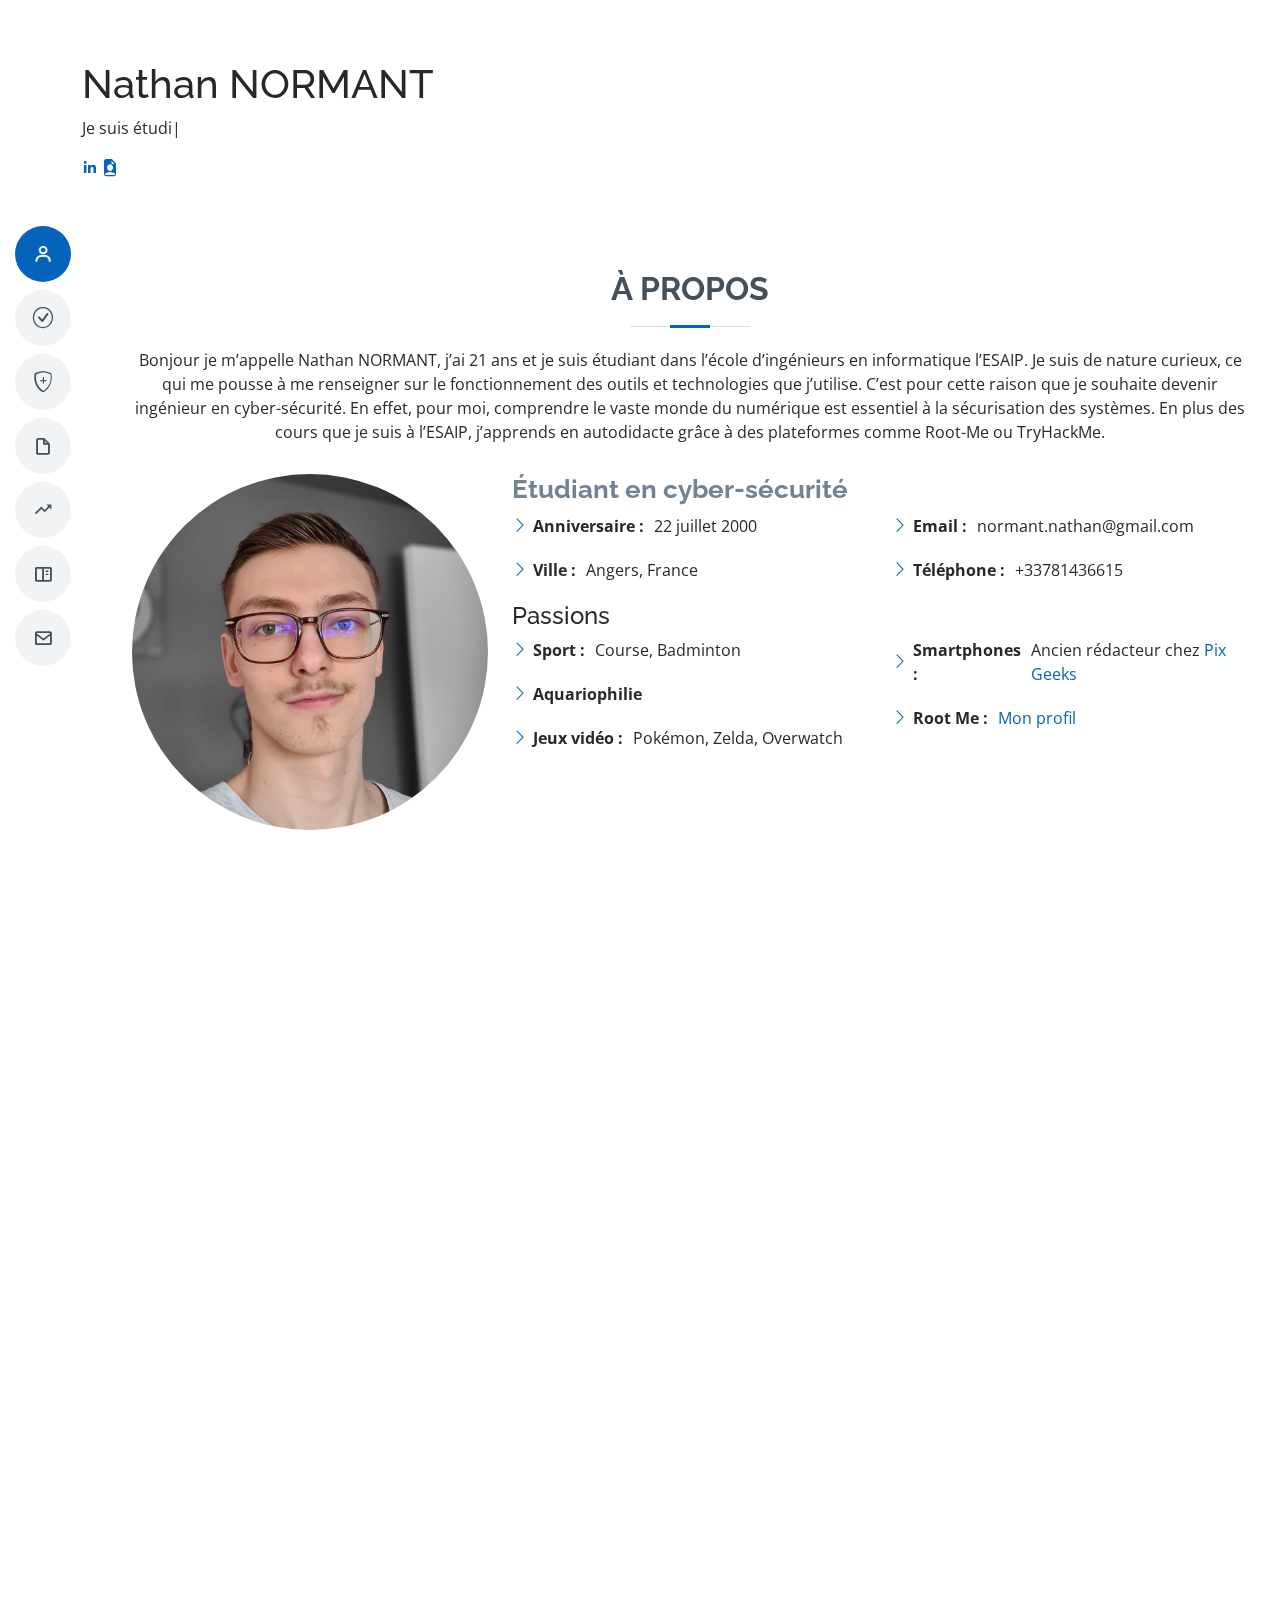
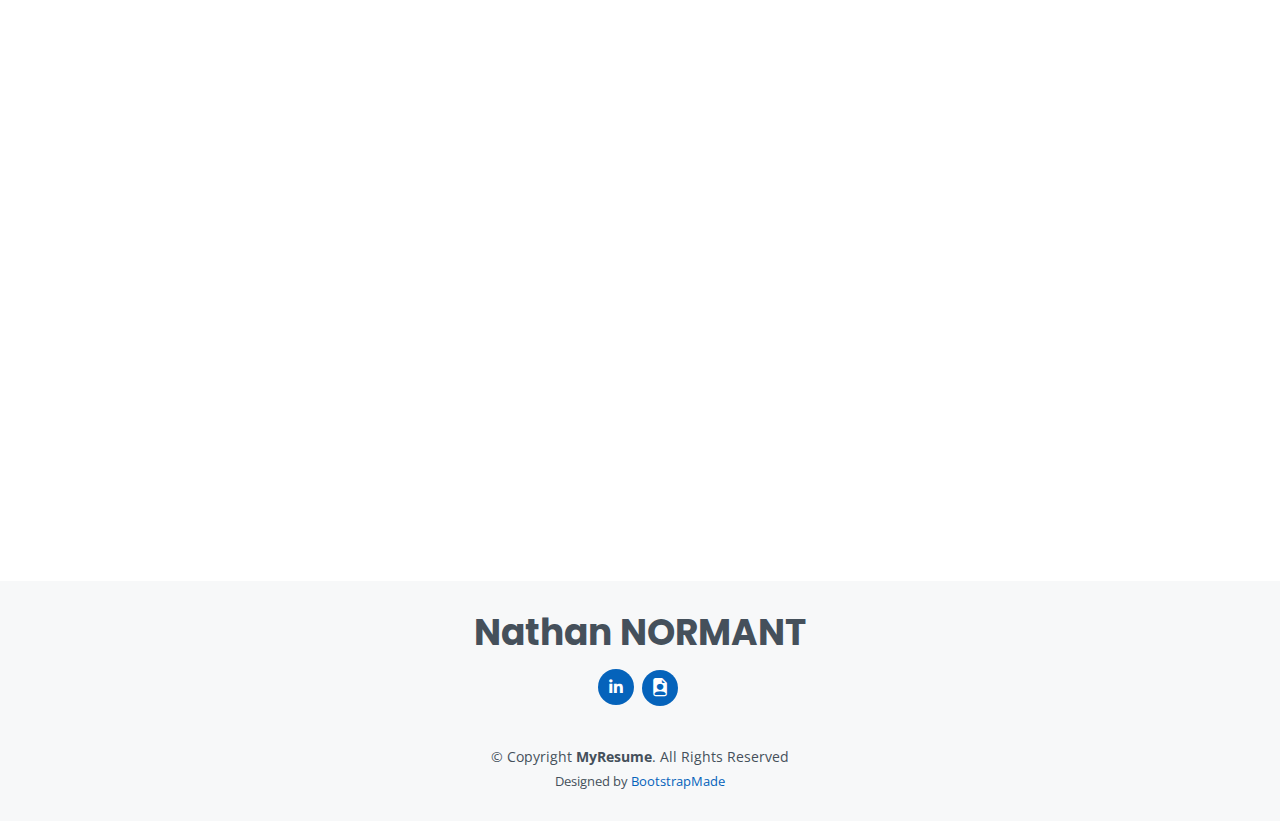
==== index.html @ 2e61d0c7 "Final part pro project + correct spelling mistake" ====
<!DOCTYPE html>
<html lang="en">

<head>
    <meta charset="utf-8">
    <meta content="width=device-width, initial-scale=1.0" name="viewport">

    <title>Nathan NORMANT</title>
    <meta content="" name="description">
    <meta content="" name="keywords">

    <!-- Favicons -->
    <link href="assets/img/favicon.png" rel="icon">
    <link href="assets/img/favicon.png" rel="apple-touch-icon">

    <!-- Google Fonts -->
    <link
        href="https://fonts.googleapis.com/css?family=Open+Sans:300,300i,400,400i,600,600i,700,700i|Raleway:300,300i,400,400i,500,500i,600,600i,700,700i|Poppins:300,300i,400,400i,500,500i,600,600i,700,700i"
        rel="stylesheet">

    <!-- Vendor CSS Files -->
    <link href="assets/vendor/aos/aos.css" rel="stylesheet">
    <link href="assets/vendor/bootstrap/css/bootstrap.min.css" rel="stylesheet">
    <link href="assets/vendor/bootstrap-icons/bootstrap-icons.css" rel="stylesheet">
    <link href="assets/vendor/boxicons/css/boxicons.min.css" rel="stylesheet">
    <link href="assets/vendor/glightbox/css/glightbox.min.css" rel="stylesheet">
    <link href="assets/vendor/swiper/swiper-bundle.min.css" rel="stylesheet">

    <!-- Template Main CSS File -->
    <link href="assets/css/style.css" rel="stylesheet">

    <!-- =======================================================
  * Template Name: MyResume - v4.6.0
  * Template URL: https://bootstrapmade.com/free-html-bootstrap-template-my-resume/
  * Author: BootstrapMade.com
  * License: https://bootstrapmade.com/license/
  ======================================================== -->
</head>

<body>

    <!-- ======= Mobile nav toggle button ======= -->
    <!-- <button type="button" class="mobile-nav-toggle d-xl-none"><i class="bi bi-list mobile-nav-toggle"></i></button> -->
    <i class="bi bi-list mobile-nav-toggle d-xl-none"></i>
    <!-- ======= Header ======= -->
    <header id="header" class="d-flex flex-column justify-content-center">

        <nav id="navbar" class="navbar nav-menu">
            <ul>
                <!--<li><a href="#home" class="nav-link scrollto active"><i class="bx bx-home"></i> <span>Accueil</span></a>
                </li>-->
                <li><a href="#about" class="nav-link scrollto"><i class="bx bx-user"></i> <span>À propos</span></a></li>
                <li><a href="#skills" class="nav-link scrollto"><i class="bi bi-check-circle"></i>
                        <span>Compétences</span></a></li>
                <li><a href="#values" class="nav-link scrollto"><i class="bi bi-shield-plus"></i>
                        <span>Valeurs</span></a></li>
                <li><a href="#resume" class="nav-link scrollto"><i class="bx bx-file-blank"></i>
                        <span>Parcours</span></a>
                </li>
                <li><a href="#pro-project" class="nav-link scrollto"><i class="bx bx-trending-up"></i>
                        <span>Projet professionnel</span></a></li>
                <li><a href="#portfolio" class="nav-link scrollto"><i class="bx bx-book-content"></i>
                        <span>Projets</span></a></li>
                <!--<li><a href="#services" class="nav-link scrollto"><i class="bx bx-server"></i> <span>Services</span></a>
                </li>-->
                <li><a href="#contact" class="nav-link scrollto"><i class="bx bx-envelope"></i> <span>Contact</span></a>
                </li>
            </ul>
        </nav><!-- .nav-menu -->

    </header><!-- End Header -->

    <!-- ======= home Section ======= -->
    <section id="about" class="home d-flex flex-column justify-content-center">
        <div class="container" data-aos="zoom-in" data-aos-delay="100">
            <h1>Nathan NORMANT</h1>
            <p>Je suis <span class="typed" data-typed-items="étudiant, passionné, motivé, polyvalent"></span></p>
            <div class="social-links">
                <a href="https://www.linkedin.com/in/nathan-normant/" target="_blank" class="linkedin"><i
                        class="bx bxl-linkedin"></i></a>
                <a href="assets/files/CV_Nathan_NORMANT.pdf" title="Télécharger mon CV" target="_blank" class="CV"><i
                        class="bi bi-file-earmark-person-fill"></i></a>
            </div>
        </div>
    </section><!-- End home -->

    <main id="main" class="main">

        <!-- ======= About Section ======= -->
        <section class="about">
            <div class="container" data-aos="fade-up">

                <div class="section-title">
                    <h2>À propos</h2>
                    <p>Bonjour je m’appelle Nathan NORMANT, j’ai 21 ans et je suis étudiant dans l’école d’ingénieurs en
                        informatique l’ESAIP. Je suis de nature curieux, ce qui me pousse à me renseigner sur le
                        fonctionnement des outils et technologies que j’utilise. C’est pour cette raison que je souhaite
                        devenir ingénieur en cyber-sécurité. En effet, pour moi, comprendre le vaste monde du numérique
                        est essentiel à la sécurisation des systèmes. En plus des cours que je suis à l’ESAIP,
                        j’apprends en autodidacte grâce à des plateformes comme Root-Me ou TryHackMe.</p>
                </div>

                <div class="row">
                    <div class="col-lg-4">
                        <img src="assets/img/photo_profile.jpg" class="img-fluid rounded-circle" alt="Photo de profil">
                    </div>
                    <div class="col-lg-8 pt-4 pt-lg-0 content">
                        <h3>Étudiant en cyber-sécurité</h3>
                        <div class="row">
                            <div class="col-lg-6">
                                <ul>
                                    <li><i class="bi bi-chevron-right"></i> <strong>Anniversaire :</strong> <span>22
                                            juillet 2000</span></li>
                                    <li><i class="bi bi-chevron-right"></i> <strong>Ville :</strong> <span>Angers,
                                            France</span></li>
                                </ul>
                            </div>
                            <div class="col-lg-6">
                                <ul>
                                    </li>
                                    <li><i class="bi bi-chevron-right"></i> <strong>Email
                                            :</strong><span>normant.nathan@gmail.com</span></li>
                                    <li><i class="bi bi-chevron-right"></i> <strong>Téléphone :</strong>
                                        <span>+33781436615</span>
                                    </li>
                                </ul>
                            </div>
                        </div>
                        <h4>Passions</h4>
                        <div class="row">
                            <div class="col-lg-6">
                                <ul>
                                    <li><i class="bi bi-chevron-right"></i> <strong>Sport :</strong> <span>Course,
                                            Badminton</span></li>
                                    <li><i class="bi bi-chevron-right"></i> <strong>Aquariophilie</strong></li>
                                    <li><i class="bi bi-chevron-right"></i> <strong>Jeux vidéo :</strong> <span>Pokémon,
                                            Zelda, Overwatch</span></li>
                                </ul>
                            </div>
                            <div class="col-lg-6">
                                <ul>
                                    </li>
                                    <li><i class="bi bi-chevron-right"></i> <strong>Smartphones :</strong><span>Ancien
                                            rédacteur chez <a href="https://pix-geeks.com/blog/c940475d240f5c6b/"
                                                target="_blank">Pix Geeks</a></span></li>
                                    <li><i class="bi bi-chevron-right"></i> <strong>Root Me :</strong> <span><a
                                                href="https://www.root-me.org/Osy_Ris" target="_blank">Mon
                                                profil</a></span></li>
                                </ul>
                            </div>
                        </div>
                    </div>
                </div>

            </div>
        </section><!-- End About Section -->

        <!-- ======= skills Section ======= -->
        <section id="skills" class="skills">
            <div class="container" data-aos="fade-up">

                <div class="section-title">
                    <h2>Compétences</h2>
                    <h3>Métier</h3>
                </div>

                <div class="row">

                    <div class="col-lg-4 col-md-6">
                        <div class="count-box">
                            <i class="bi bi-file-earmark-code-fill"></i>
                            <span>Développement</span>
                            <p>C#, Java, Python</p>
                        </div>
                    </div>

                    <div class="col-lg-4 col-md-6 mt-5 mt-md-0">
                        <div class="count-box">
                            <i class="bi bi-stack"></i>
                            <span>Web fullstack</span>
                            <p>HTML, CSS, Bootstrap, JavaScript, jQuery, PHP (Symfony, CodeIgniter), JavaEE</p>
                        </div>
                    </div>

                    <div class="col-lg-4 col-md-12 mt-5 mt-lg-0">
                        <div class="count-box">
                            <i class="bi bi-gear-fill"></i>
                            <span>Autre</span>
                            <p>Réseau, Base de données, Eco-conception</p>
                        </div>
                    </div>

                </div>

                <hr>

                <div class="section-title">
                    <h3>Ingénieur</h3>
                </div>

                <div class="row">

                    <div class="col-lg-4 col-md-6">
                        <div class="count-box">
                            <i class="bi bi-diagram-3-fill"></i>
                            <span>UML</span>
                        </div>
                    </div>

                    <div class="col-lg-4 col-md-6 mt-5 mt-md-0">
                        <div class="count-box">
                            <i class="bi bi-kanban-fill"></i>
                            <span>Gestion de projet AGILE</span>
                        </div>
                    </div>

                    <div class="col-lg-4 col-md-12 mt-5 mt-lg-0">
                        <div class="count-box">
                            <i class="bi bi-people-fill"></i>
                            <span>Gestion des RH</span>
                        </div>
                    </div>

                </div>

            </div>
        </section><!-- End skills Section -->

        <!-- ======= skills Section ======= -->
        <section class="skills knowledge">
            <div class="container" data-aos="fade-up">

                <div class="section-title">
                    <h2>Connaissances</h2>
                </div>

                <div class="row">

                    <div class="col-lg-4 col-md-6">
                        <div class="count-box">
                            <i class="bx bx-desktop"></i>
                            <span>Métier</span>
                            <p>Eco-conception numérique</p>
                            <p>Administration Windows</p>
                            <p>Développement Android</p>
                            <p>Intelligence artificielle</p>
                        </div>
                    </div>

                    <div class="col-lg-4 col-md-6 mt-5 mt-md-0">
                        <div class="count-box">
                            <i class="bi bi-shield-lock-fill"></i>
                            <span>Cyber-sécurité</span>
                            <p>Sécurité Linux</p>
                            <p>Pentest (détail des étapes)</p>
                            <p>OSINT</p>
                            <p>Cryptographie</p>
                            <p>Stéganographie</p>
                            <p>Forensic</p>
                        </div>
                    </div>

                    <div class="col-lg-4 col-md-12 mt-5 mt-lg-0">
                        <div class="count-box">
                            <i class="bi bi-briefcase-fill"></i>
                            <span>Ingénieur</span>
                            <p>Management et RH</p>
                            <p>Droit informatique</p>
                            <p>Gestion financière</p>
                            <p>Qualité des systèmes d'informations</p>
                        </div>
                    </div>

                </div>

            </div>
        </section><!-- End skills Section -->

        <!-- ======= Skills Section ======= -->
        <section class="skills section-bg">
            <div class="container" data-aos="fade-up">

                <div class="section-title">
                    <h2>Savoir-être</h2>
                </div>

                <div class="row skills-content">
                    <div class="col-lg-4 cold-md-6">
                        <h3>Rigeur</h3>
                        <p>Grâce à la prépa j'ai appris à suivre des méthodes et à vérifier mon travail afin qu'il soit
                            le plus juste possible.</p>
                    </div>
                    <div class="col-lg-4 cold-md-6">
                        <h3>Organisation</h3>
                        <p>J'ai toujours eu l'habitude d'organiser tout ce que j'entreprends en réalisant des listes de
                            priorité ou en utilisant des outils de productivité.</p>
                    </div>
                    <div class="col-lg-4 cold-md-6">
                        <h3>Curiosité</h3>
                        <p>Comprendre les choses qui m'entourent a toujours été très important pour moi. De plus cela me
                            permet d'apprendre de nouvelles choses tous les jours.</p>
                    </div>
                </div>

                <div class="row skills-content">
                    <div class="col-lg-4 cold-md-6">
                        <h3>Travail d'équipe</h3>
                        <p>Mes études, mes jobs étudiants et mes stages m'ont appris les valeurs du travail d'équipe.
                        </p>
                    </div>
                    <div class="col-lg-4 cold-md-6">
                        <h3>Autonomie</h3>
                        <p>Je suis capable d'apprendre en autodidacte et de travailler en autonomie sur une mission.
                            C'est
                            d'ailleurs ce que je fais pour apprendre la cyber-sécurité.</p>
                    </div>
                    <div class="col-lg-4 cold-md-6">
                        <h3>Esprit critique</h3>
                        <p>Au fil des années j'ai appris à prendre du recul sur mon travail et celui des autres afin
                            d'émettre un jugement adapté.</p>
                    </div>
                </div>

            </div>
        </section><!-- End Skills Section -->

        <!-- ======= Values Section ======= -->
        <section id="values" class="values section-bg">
            <div class="container" data-aos="fade-up">

                <div class="section-title">
                    <h2>Valeurs et anti-valeurs</h2>
                </div>

                <div class="row skills-content">
                    <div class="col-lg-4 cold-md-6">
                        <h3><i class="bi bi-check-circle-fill" style="color: #0563bb;"></i> Découverte</h3>
                        <p>L’une des raisons qui me donne envie de me lever le matin est l’envie de découvrir de
                            nouvelles choses. C’est une part indispensable de ma vie qui me rend heureux.</p>
                    </div>
                    <div class="col-lg-4 cold-md-6">
                        <h3><i class="bi bi-check-circle-fill" style="color: #0563bb;"></i> Adaptabilité</h3>
                        <p>J’ai toujours eu le besoin de réussir ce que j’entreprends. L’adaptabilité est pour moi la
                            clé pour parvenir à mes fins.</p>
                    </div>
                    <div class="col-lg-4 cold-md-6">
                        <h3><i class="bi bi-check-circle-fill" style="color: #0563bb;"></i> Plaisir</h3>
                        <p>Quand je réalise une activité, le plus important pour moi est de prendre du plaisir à la
                            faire.</p>
                    </div>
                </div>

                <hr>

                <div class="row -skills-content">
                    <div class="col-lg-4 cold-md-6">
                        <h3><i class="bi bi-x-circle-fill" style="color: #0563bb;"></i> Agressvité</h3>
                        <p>L’agressivité est un comportement que je n’apprécie pas et qui ne me donne pas envie
                            d’écouter la personne.</p>
                    </div>
                    <div class="col-lg-4 cold-md-6">
                        <h3><i class="bi bi-x-circle-fill" style="color: #0563bb;"></i> Irrespect</h3>
                        <p>Toutes les personnes doivent être respectées à niveau égal. Le respect est la base de toute
                            relation de confiance.</p>
                    </div>
                    <div class="col-lg-4 cold-md-6">
                        <h3><i class="bi bi-x-circle-fill" style="color: #0563bb;"></i> Absence de rigueur</h3>
                        <p>La rigueur est un élément indispensable dans la bonne réalisation de toute chose.</p>
                    </div>
                </div>

            </div>
        </section><!-- End Values Section -->

        <!-- ======= Resume Section ======= -->
        <section id="resume" class="resume">
            <div class="container" data-aos="fade-up">

                <div class="section-title">
                    <h2>Parcours</h2>
                </div>

                <div class="row">
                    <div class="col-lg-6">

                        <h3 class="resume-title">Formation</h3>
                        <div class="resume-item">
                            <h4>Cycle ingénieur, informatique et réseaux - Spécialité cyber-sécurité</h4>
                            <h5>2021 - aujourd'hui</h5>
                            <p><em>ESAIP – Saint-Barhélémy-d’Anjou</em></p>
                            <ul>
                                <li><b>Cours tronc commun :</b> Green IT, Réseaux
                                    (CCNA 1, 2, 3 et CCNP), Administration Windows, Développement Web frondend,
                                    Développement
                                    Android, JavaEE (+ Hibernate), Base de données (SQL, PL/SQL), Traitement numérique
                                    du signal</li>
                                <li><b>Cours spécialité cyber-sécurité :</b> Linux, Python (orienté cyber-sécurité),
                                    CEH, Cryptologie, Rétro-conception, Systèmes de détection d'intrusions</li>
                                <li><b>Compétences/connaissances métier :</b> Créer et sécurisé un réseau, maîtrise des
                                    bases du pentesting, sécuriser une machine Linux, éco-concevoir un site web
                                    être polyvalent (cours dans tous les domaines de l’informatique)</li>
                                <li><b>Compétences comportementales :</b> Autonomie et prise d'initiatives
                                    (philosophie ingénieur), gestion du temps (nombreux projets)</li>
                            </ul>
                        </div>
                        <div class="resume-item">
                            <h4>Semestre Erasmus</h4>
                            <h5>Février - Juin 2021</h5>
                            <p><em>Obuda Univerity – Budapest</em></p>
                            <ul>
                                <li><b>Cours :</b> Développement C#, Développement orienté logiciel, Développement d’un
                                    jeu en Python, Cyber-sécurité, Réseaux, Développement web PHP/Symfony, IA, Base de
                                    données</li>
                                <li><b>Compétences/connaissances métier :</b> Maîtrise du développement orienté objet,
                                    philosophie du développement orienté
                                    logiciel (design patterns), bases de la cyber-sécurité, maîtrise des bases de l’IA
                                    (Matlab,
                                    réseaux de neurones), développement web backend, maîtrise du package Pygame pour
                                    Python</li>
                                <li><b>Compétences comportementales :</b> Autonomie, adaptation (méthode de
                                    travail différentes)</li>
                            </ul>
                        </div>
                        <div class="resume-item">
                            <h4>Classe préparatoire intégrée</h4>
                            <h5>2018 - 2020</h5>
                            <p><em>ESAIP – Saint-Barhélémy-d’Anjou</em></p>
                            <ul>
                                <li><b>Cours :</b> Physique, Chimie, Analyse, Algèbre, Géométrie</li>
                                <li><b>Compétences comportementales :</b> Rigueur, travail de groupe,
                                    endurance (quantité de travail)</li>
                            </ul>
                        </div>
                    </div>
                    <div class="col-lg-6">
                        <h3 class="resume-title">Expériences professionnelles</h3>
                        <div class="resume-item">
                            <h4>Développement d'une interface utilisateur pour un service de sauvegarde et de
                                maintenance</h4>
                            <h5>Juillet 2021</h5>
                            <p><em>YourOSoft KFT - Budapest</em></p>
                            <ul>
                                <li>Participation aux étapes de spécification et de conception du projet</li>
                                <li>Création d'un cahier de recette</li>
                                <li>Réflexion sur les aspects de sécurité nécessaires</li>
                            </ul>
                        </div>
                        <div class="resume-item">
                            <h4>Rédacteur web spécialisé smartphones</h4>
                            <h5>2015 - 2021</h5>
                            <p><em>Pix-Geeks.com</em></p>
                            <ul>
                                <li>Rédaction d'articles de test de smartphones</li>
                                <li>Communication avec différentes marques et leur agence de presse</li>
                                <li>Veille technologique</li>
                            </ul>
                        </div>
                        <div class="resume-item">
                            <h4>Installation et support de systèmes informatiques, téléphoniques et réseaux</h4>
                            <h5>Avril 2019</h5>
                            <p><em>Flaveo Informatique - Châteaubriant</em></p>
                            <ul>
                                <li>Configuration réseau</li>
                                <li>Diagnostique de machines et appareils informatiques</li>
                                <li>Communication des démarches aux clients</li>
                            </ul>
                        </div>
                    </div>
                </div>

            </div>
        </section><!-- End Resume Section -->

        <!-- ======= Projet pro Section ======= -->
        <section id="pro-project" class="services">
            <div class="container" data-aos="fade-up">

                <div class="section-title">
                    <h2>Projet profesionnel</h2>
                </div>

                <div class="row">

                    <div class="col-lg-4 col-md-6 d-flex align-items-stretch" data-aos="zoom-in" data-aos-delay="100">
                        <a href="html/pro-project-details-1.html" class="portfolio-details-lightbox"
                            data-glightbox="type: external">
                            <div class="icon-box iconbox-blue">
                                <div class="icon">
                                    <svg width="100" height="100" viewBox="0 0 600 600"
                                        xmlns="http://www.w3.org/2000/svg">
                                        <path stroke="none" stroke-width="0" fill="#f5f5f5"
                                            d="M300,521.0016835830174C376.1290562159157,517.8887921683347,466.0731472004068,529.7835943286574,510.70327084640275,468.03025145048787C554.3714126377745,407.6079735673963,508.03601936045806,328.9844924480964,491.2728898941984,256.3432110539036C474.5976632858925,184.082847569629,479.9380746630129,96.60480741107993,416.23090153303,58.64404602377083C348.86323505073057,18.502131276798302,261.93793281208167,40.57373210992963,193.5410806939664,78.93577620505333C130.42746243093433,114.334589627462,98.30271207620316,179.96522072025542,76.75703585869454,249.04625023123273C51.97151888228291,328.5150500222984,13.704378332031375,421.85034740162234,66.52175969318436,486.19268352777647C119.04800174914682,550.1803526380478,217.28368757567262,524.383925680826,300,521.0016835830174">
                                        </path>
                                    </svg>
                                    <i class="bx bx-question-mark"></i>
                                </div>
                                <h4>Pourquoi devenir ingénieur ?</h4>
                                <p>Cliquez sur cette case pour apprendre pourquoi j'ai choisi la formation d'ingenieur
                                    informatique.</p>
                            </div>
                        </a>
                    </div>


                    <div class="col-lg-4 col-md-6 d-flex align-items-stretch mt-4 mt-md-0" data-aos="zoom-in"
                        data-aos-delay="200">
                        <a href="assets/files/Formation_ingénieur_informatique_carte-mentale.pdf" target="_blank">
                            <div class="icon-box iconbox-orange">
                                <div class="icon">
                                    <svg width="100" height="100" viewBox="0 0 600 600"
                                        xmlns="http://www.w3.org/2000/svg">
                                        <path stroke="none" stroke-width="0" fill="#f5f5f5"
                                            d="M300,582.0697525312426C382.5290701553225,586.8405444964366,449.9789794690241,525.3245884688669,502.5850820975895,461.55621195738473C556.606425686781,396.0723002908107,615.8543463187945,314.28637112970534,586.6730223649479,234.56875336149918C558.9533121215079,158.8439757836574,454.9685369536778,164.00468322053177,381.49747125262974,130.76875717737553C312.15926192815925,99.40240125094834,248.97055460311594,18.661163978235184,179.8680185752513,50.54337015887873C110.5421016452524,82.52863877960104,119.82277516462835,180.83849132639028,109.12597500060166,256.43424936330496C100.08760227029461,320.3096726198365,92.17705696193138,384.0621239912766,124.79988738764834,439.7174275375508C164.83382741302287,508.01625554203684,220.96474134820875,577.5009287672846,300,582.0697525312426">
                                        </path>
                                    </svg>
                                    <i class='bx bx-search-alt-2'></i>
                                </div>
                                <h4>Analyse de ma formation</h4>
                                <p>Cliquez sur cette case pour afficher une carte mentale qui représente l'apport de ma
                                    formation à mon projet professionnel.</p>
                            </div>
                        </a>
                    </div>

                    <div class="col-lg-4 col-md-6 d-flex align-items-stretch mt-4 mt-lg-0" data-aos="zoom-in"
                        data-aos-delay="300">
                        <a href="html/pro-project-details-2.html" class="portfolio-details-lightbox"
                            data-glightbox="type: external">
                            <div class="icon-box iconbox-pink">
                                <div class="icon">
                                    <svg width="100" height="100" viewBox="0 0 600 600"
                                        xmlns="http://www.w3.org/2000/svg">
                                        <path stroke="none" stroke-width="0" fill="#f5f5f5"
                                            d="M300,541.5067337569781C382.14930387511276,545.0595476570109,479.8736841581634,548.3450877840088,526.4010558755058,480.5488172755941C571.5218469581645,414.80211281144784,517.5187510058486,332.0715597781072,496.52539010469104,255.14436215662573C477.37192572678356,184.95920475031193,473.57363656557914,105.61284051026155,413.0603344069578,65.22779650032875C343.27470386102294,18.654635553484475,251.2091493199835,5.337323636656869,175.0934190732945,40.62881213300186C97.87086631185822,76.43348514350839,51.98124368387456,156.15599469081315,36.44837278890362,239.84606092416172C21.716077023791087,319.22268207091537,43.775223500013084,401.1760424656574,96.891909868211,461.97329694683043C147.22146801428983,519.5804099606455,223.5754009179313,538.201503339737,300,541.5067337569781">
                                        </path>
                                    </svg>
                                    <i class="bi bi-eye-fill"></i>
                                </div>
                                <h4>La vision de mon futur professionnel</h4>
                                <p>Cliquez sur cette case pour connaître mon projet professionnel dans les
                                    années à venir.</p>
                            </div>
                        </a>
                    </div>

                </div>

            </div>
        </section>
        <!-- End Projet pro Section -->

        <!-- ======= Portfolio Section ======= -->
        <section id="portfolio" class="portfolio section-bg">
            <div class="container" data-aos="fade-up">

                <div class="section-title">
                    <h2>Projets</h2>
                    <p>Cliquez sur un projet pour voir les détails.</p>
                </div>

                <div class="row">
                    <div class="col-lg-12 d-flex justify-content-center" data-aos="fade-up" data-aos-delay="100">
                        <ul id="portfolio-flters">
                            <li data-filter="*" class="filter-active">Tout</li>
                            <li data-filter=".filter-pro">Professionnels</li>
                            <li data-filter=".filter-school">École</li>
                            <li data-filter=".filter-engagement">Engagements</li>
                        </ul>
                    </div>
                </div>

                <div class="row portfolio-container" data-aos="fade-up" data-aos-delay="200">

                    <div class="col-lg-6 col-md-12 portfolio-item filter-school">
                        <div class="portfolio-wrap">
                            <a href="html/design4green-details.html" class="portfolio-details-lightbox"
                                data-glightbox="type: external" title="Design4Green">
                                <img src="assets/img/portfolio/DESIGN4GREEN_logo.jpg" class="img-fluid mx-auto d-block"
                                    alt="Logo Design4Green">
                                <div class="portfolio-info">
                                    <h4>Design4Green</h4>
                                    <p>Vainqueurs du challenge international d'éco-conception numérique</p>
                                </div>
                            </a>
                        </div>
                    </div>

                    <div class="col-lg-6 col-md-12 portfolio-item filter-pro">
                        <div class="portfolio-wrap">
                            <a href="html/yourosoft-details.html" class="portfolio-details-lightbox"
                                data-glightbox="type: external" title="YourOSoft KFT">
                                <img src="assets/img/portfolio/yourosoft.png" class="img-fluid mx-auto d-block"
                                    alt="Logo YourOSoft KFT">
                                <div class="portfolio-info">
                                    <h4>YourOSoft KFT</h4>
                                    <p>Développement d’une interface utilisateur pour un service de sauvegarde et de
                                        maintenance</p>
                                </div>
                            </a>
                        </div>
                    </div>

                    <div class="col-lg-6 col-md-12 portfolio-item filter-engagement">
                        <div class="portfolio-wrap">
                            <a href="html/smile-details.html" class="portfolio-details-lightbox"
                                data-glightbox="type: external" title="SMIL'E">
                                <img src="assets/img/portfolio/smile.png" class="img-fluid mx-auto d-block"
                                    alt="Logo SMIL'E">
                                <div class="portfolio-info">
                                    <h4>SMIL'E</h4>
                                    <p>Club réalisant des activités ludiques pour les enfants</p>
                                </div>
                            </a>
                        </div>
                    </div>

                    <div class="col-lg-6 col-md-12 portfolio-item filter-school">
                        <div class="portfolio-wrap">
                            <a href="html/fauteuil-details.html" class="portfolio-details-lightbox"
                                data-glightbox="type: external" title="Projet IR4">
                                <img src="assets/img/portfolio/fauteuil-roulant-electrique.jpg"
                                    class="img-fluid mx-auto d-block" alt="Image fauteuil roulant électrique">
                                <div class="portfolio-info">
                                    <h4>Projet IR4</h4>
                                    <p>Système de conduite d'un fauteuil roulant électrique par oculométrie</p>
                                </div>
                            </a>
                        </div>
                    </div>

                    <div class="col-lg-6 col-md-12 portfolio-item filter-pro">
                        <div class="portfolio-wrap">
                            <a href="html/pixgeeks-details.html" class="portfolio-details-lightbox"
                                data-glightbox="type: external" title="Pix-Geeks">
                                <img src="assets/img/portfolio/pixgeeks.png" class="img-fluid mx-auto d-block"
                                    alt="Logo Pix-Geeks.com">
                                <div class="portfolio-info">
                                    <h4>Pix-Geeks</h4>
                                    <p>Rédacteur web spécialisé smartphone pendant 6 ans</p>
                                </div>
                            </a>
                        </div>
                    </div>

                    <div class="col-lg-6 col-md-12 portfolio-item filter-pro">
                        <div class="portfolio-wrap">
                            <a href="html/flaveo-details.html" class="portfolio-details-lightbox"
                                data-glightbox="type: external" title="Flaveo Informatique">
                                <img src="assets/img/portfolio/flaveo.png" class="img-fluid mx-auto d-block"
                                    alt="Logo Flaveo Informatique">
                                <div class="portfolio-info">
                                    <h4>Flaveo Informatique</h4>
                                    <p>Installation et support de systèmes informatiques, téléphones et réseaux</p>
                                </div>
                            </a>
                        </div>
                    </div>

                </div>

            </div>
        </section><!-- End Portfolio Section -->

        <!-- ======= Testimonials Section =======
        <section id="testimonials" class="testimonials section-bg">
            <div class="container" data-aos="fade-up">

                <div class="section-title">
                    <h2>Testimonials</h2>
                </div>

                <div class="testimonials-slider swiper" data-aos="fade-up" data-aos-delay="100">
                    <div class="swiper-wrapper">

                        <div class="swiper-slide">
                            <div class="testimonial-item">
                                <img src="assets/img/testimonials/testimonials-1.jpg" class="testimonial-img" alt="">
                                <h3>Saul Goodman</h3>
                                <h4>Ceo &amp; Founder</h4>
                                <p>
                                    <i class="bx bxs-quote-alt-left quote-icon-left"></i>
                                    Proin iaculis purus consequat sem cure digni ssim donec porttitora entum suscipit
                                    rhoncus. Accusantium quam, ultricies eget id, aliquam eget nibh et. Maecen aliquam,
                                    risus at semper.
                                    <i class="bx bxs-quote-alt-right quote-icon-right"></i>
                                </p>
                            </div>
                        </div>

                        <div class="swiper-slide">
                            <div class="testimonial-item">
                                <img src="assets/img/testimonials/testimonials-2.jpg" class="testimonial-img" alt="">
                                <h3>Sara Wilsson</h3>
                                <h4>Designer</h4>
                                <p>
                                    <i class="bx bxs-quote-alt-left quote-icon-left"></i>
                                    Export tempor illum tamen malis malis eram quae irure esse labore quem cillum quid
                                    cillum eram malis quorum velit fore eram velit sunt aliqua noster fugiat irure amet
                                    legam anim culpa.
                                    <i class="bx bxs-quote-alt-right quote-icon-right"></i>
                                </p>
                            </div>
                        </div>

                        <div class="swiper-slide">
                            <div class="testimonial-item">
                                <img src="assets/img/testimonials/testimonials-3.jpg" class="testimonial-img" alt="">
                                <h3>Jena Karlis</h3>
                                <h4>Store Owner</h4>
                                <p>
                                    <i class="bx bxs-quote-alt-left quote-icon-left"></i>
                                    Enim nisi quem export duis labore cillum quae magna enim sint quorum nulla quem
                                    veniam duis minim tempor labore quem eram duis noster aute amet eram fore quis sint
                                    minim.
                                    <i class="bx bxs-quote-alt-right quote-icon-right"></i>
                                </p>
                            </div>
                        </div>

                        <div class="swiper-slide">
                            <div class="testimonial-item">
                                <img src="assets/img/testimonials/testimonials-4.jpg" class="testimonial-img" alt="">
                                <h3>Matt Brandon</h3>
                                <h4>Freelancer</h4>
                                <p>
                                    <i class="bx bxs-quote-alt-left quote-icon-left"></i>
                                    Fugiat enim eram quae cillum dolore dolor amet nulla culpa multos export minim
                                    fugiat minim velit minim dolor enim duis veniam ipsum anim magna sunt elit fore quem
                                    dolore labore illum veniam.
                                    <i class="bx bxs-quote-alt-right quote-icon-right"></i>
                                </p>
                            </div>
                        </div>

                        <div class="swiper-slide">
                            <div class="testimonial-item">
                                <img src="assets/img/testimonials/testimonials-5.jpg" class="testimonial-img" alt="">
                                <h3>John Larson</h3>
                                <h4>Entrepreneur</h4>
                                <p>
                                    <i class="bx bxs-quote-alt-left quote-icon-left"></i>
                                    Quis quorum aliqua sint quem legam fore sunt eram irure aliqua veniam tempor noster
                                    veniam enim culpa labore duis sunt culpa nulla illum cillum fugiat legam esse veniam
                                    culpa fore nisi cillum quid.
                                    <i class="bx bxs-quote-alt-right quote-icon-right"></i>
                                </p>
                            </div>
                        </div>

                    </div>
                    <div class="swiper-pagination"></div>
                </div>

            </div>
        </section>
            End Testimonials Section -->

        <!-- ======= Contact Section ======= -->
        <section id="contact" class="contact">
            <div class="container" data-aos="fade-up">

                <div class="section-title">
                    <h2>Contact</h2>
                </div>

                <script src="https://static.airtable.com/js/embed/embed_snippet_v1.js"></script><iframe
                    class="airtable-embed airtable-dynamic-height"
                    src="https://airtable.com/embed/shr6Rg4NYZlMvQG2o?backgroundColor=yellow" frameborder="0"
                    onmousewheel="" width="100%" height="901"
                    style="background: transparent; border: 1px solid #ccc;"></iframe>

            </div>
        </section><!-- End Contact Section -->

    </main><!-- End #main -->

    <!-- ======= Footer ======= -->
    <footer id="footer">
        <div class="container">
            <h3>Nathan NORMANT</h3>
            <div class="social-links">
                <a href="https://www.linkedin.com/in/nathan-normant/" target="_blank" class="linkedin"><i
                        class="bx bxl-linkedin"></i></a>
                <a href="assets/files/CV_Nathan_NORMANT.pdf" title="Télécharger mon CV" target="_blank" class="CV"><i
                        class="bi bi-file-earmark-person-fill"></i></a>
            </div>
            <div class="copyright">
                &copy; Copyright <strong><span>MyResume</span></strong>. All Rights Reserved
            </div>
            <div class="credits">
                <!-- All the links in the footer should remain intact. -->
                <!-- You can delete the links only if you purchased the pro version. -->
                <!-- Licensing information: [license-url] -->
                <!-- Purchase the pro version with working PHP/AJAX contact form: https://bootstrapmade.com/free-html-bootstrap-template-my-resume/ -->
                Designed by <a href="https://bootstrapmade.com/">BootstrapMade</a>
            </div>
        </div>
    </footer><!-- End Footer -->

    <!--<div id="preloader"></div>-->
    <a href="#" class="back-to-top d-flex align-items-center justify-content-center"><i
            class="bi bi-arrow-up-short"></i></a>

    <!-- Vendor JS Files -->
    <script src="assets/vendor/aos/aos.js"></script>
    <script src="assets/vendor/bootstrap/js/bootstrap.bundle.min.js"></script>
    <script src="assets/vendor/glightbox/js/glightbox.min.js"></script>
    <script src="assets/vendor/isotope-layout/isotope.pkgd.min.js"></script>
    <script src="assets/vendor/php-email-form/validate.js"></script>
    <script src="assets/vendor/purecounter/purecounter.js"></script>
    <script src="assets/vendor/swiper/swiper-bundle.min.js"></script>
    <script src="assets/vendor/typed.js/typed.min.js"></script>
    <script src="assets/vendor/waypoints/noframework.waypoints.js"></script>

    <!-- Template Main JS File -->
    <script src="assets/js/main.js"></script>

</body>

</html>
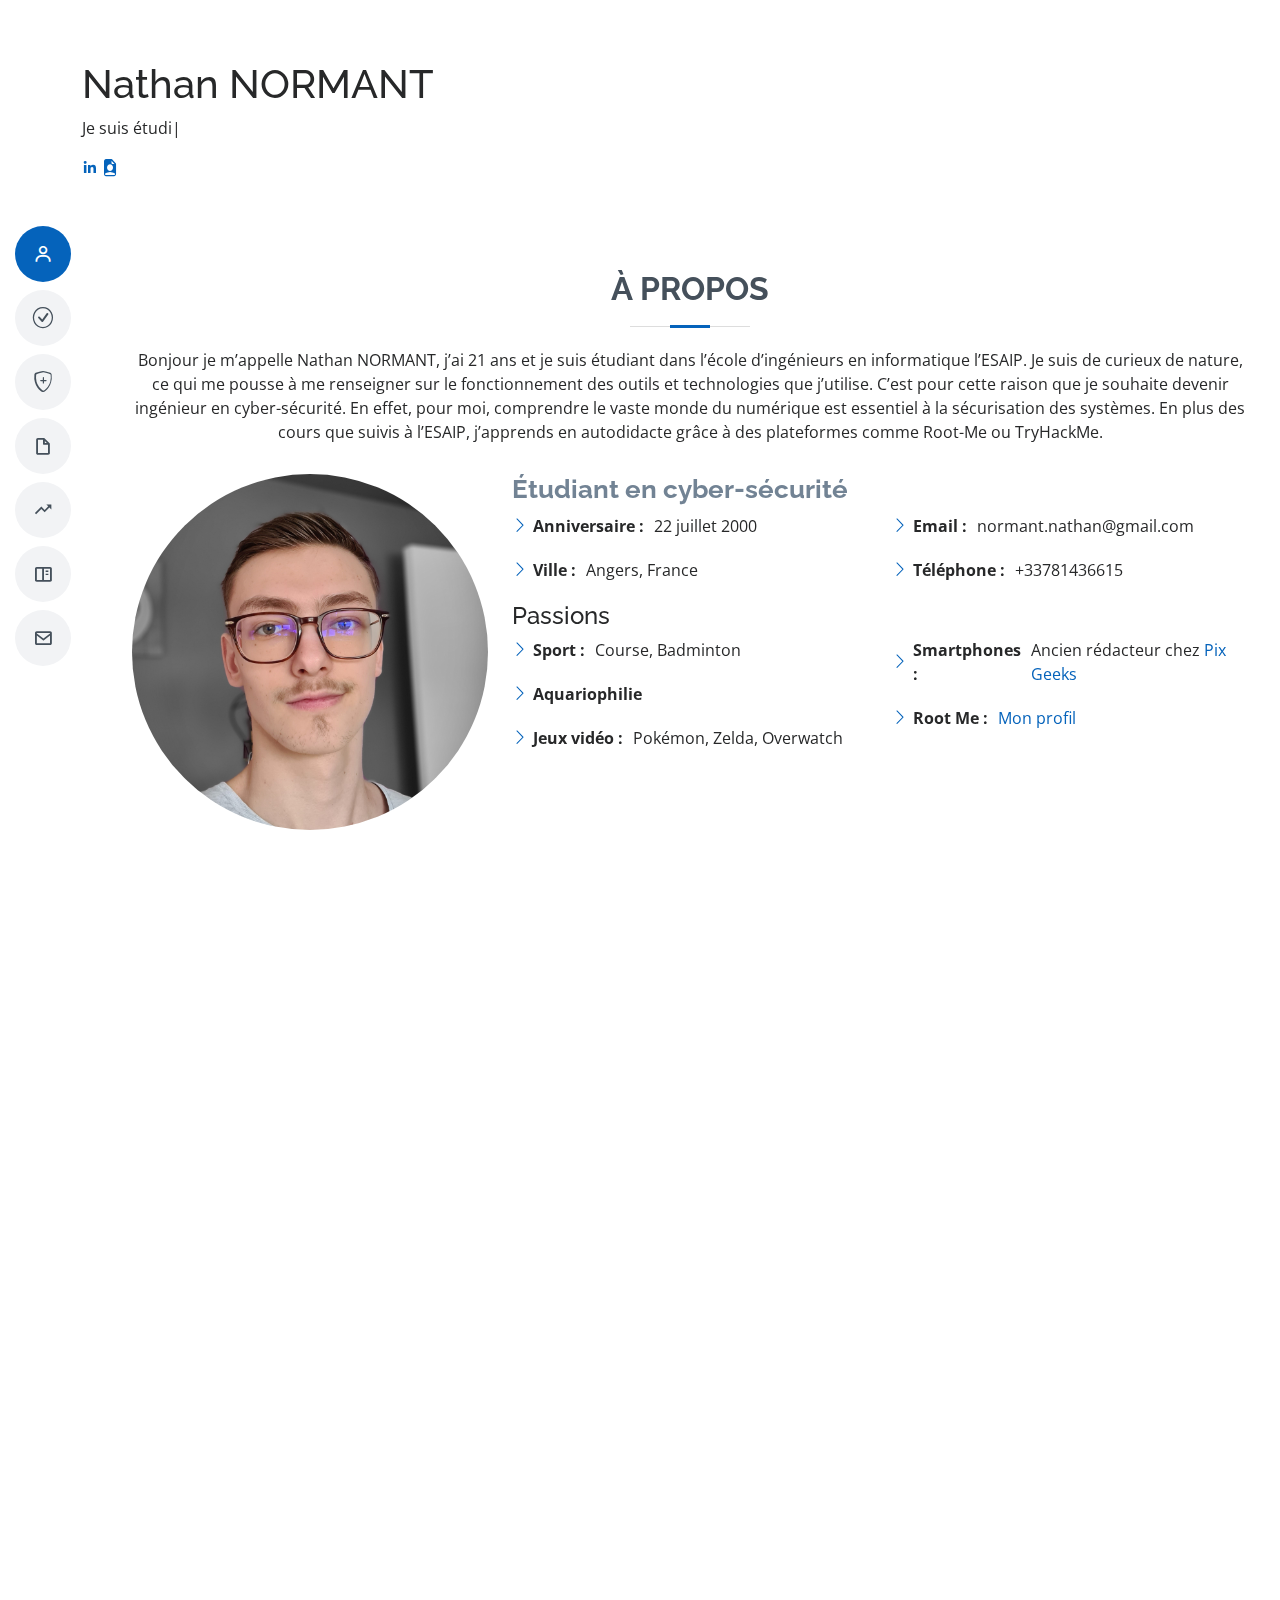
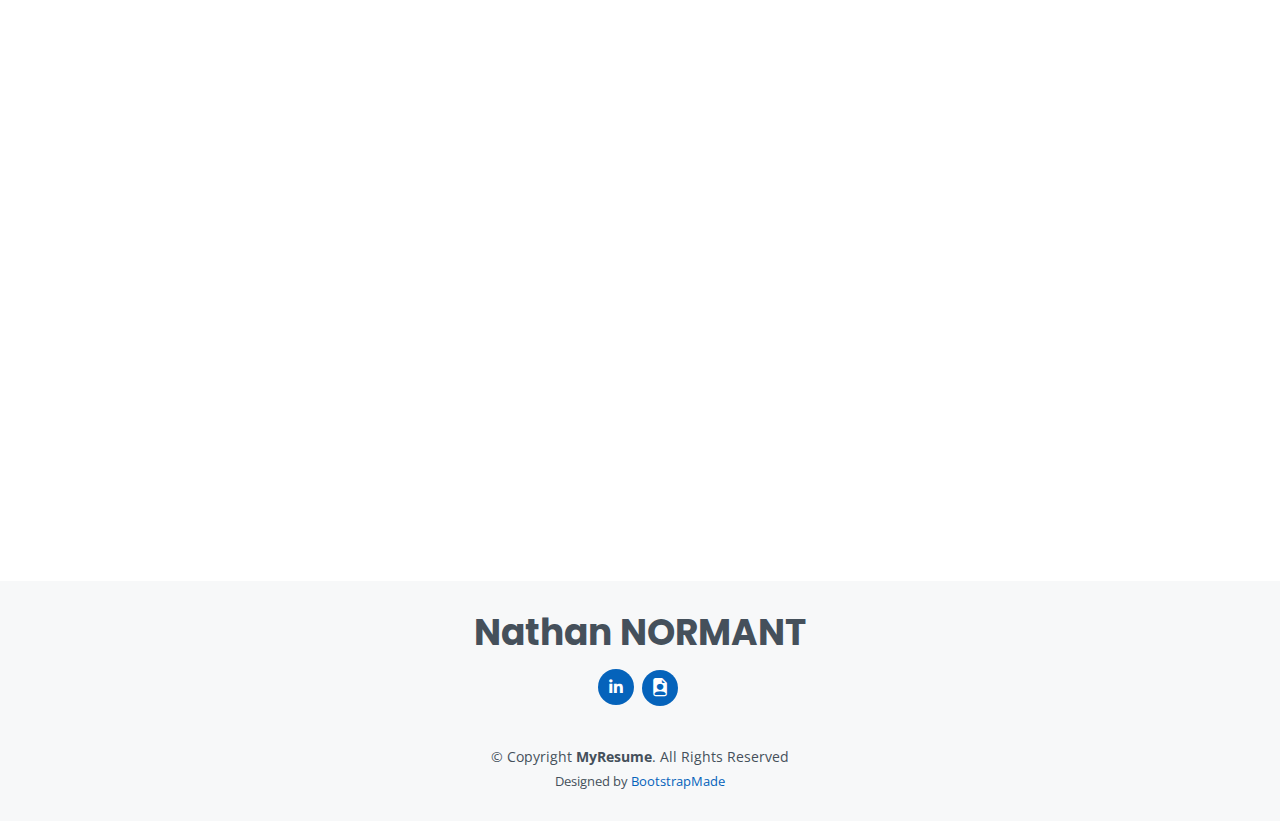
==== commit 11534edc: "Correct typos" ====
--- a/index.html
+++ b/index.html
@@ -93,10 +93,10 @@
                 <div class="section-title">
                     <h2>À propos</h2>
                     <p>Bonjour je m’appelle Nathan NORMANT, j’ai 21 ans et je suis étudiant dans l’école d’ingénieurs en
-                        informatique l’ESAIP. Je suis de nature curieux, ce qui me pousse à me renseigner sur le
+                        informatique l’ESAIP. Je suis de curieux de nature, ce qui me pousse à me renseigner sur le
                         fonctionnement des outils et technologies que j’utilise. C’est pour cette raison que je souhaite
                         devenir ingénieur en cyber-sécurité. En effet, pour moi, comprendre le vaste monde du numérique
-                        est essentiel à la sécurisation des systèmes. En plus des cours que je suis à l’ESAIP,
+                        est essentiel à la sécurisation des systèmes. En plus des cours que suivis à l’ESAIP,
                         j’apprends en autodidacte grâce à des plateformes comme Root-Me ou TryHackMe.</p>
                 </div>
 
@@ -305,7 +305,7 @@
                 <div class="row skills-content">
                     <div class="col-lg-4 cold-md-6">
                         <h3>Travail d'équipe</h3>
-                        <p>Mes études, mes jobs étudiants et mes stages m'ont appris les valeurs du travail d'équipe.
+                        <p>Mes études, mes jobs étudiants et mes stages m'ont appris les valeurs du travail en équipe.
                         </p>
                     </div>
                     <div class="col-lg-4 cold-md-6">
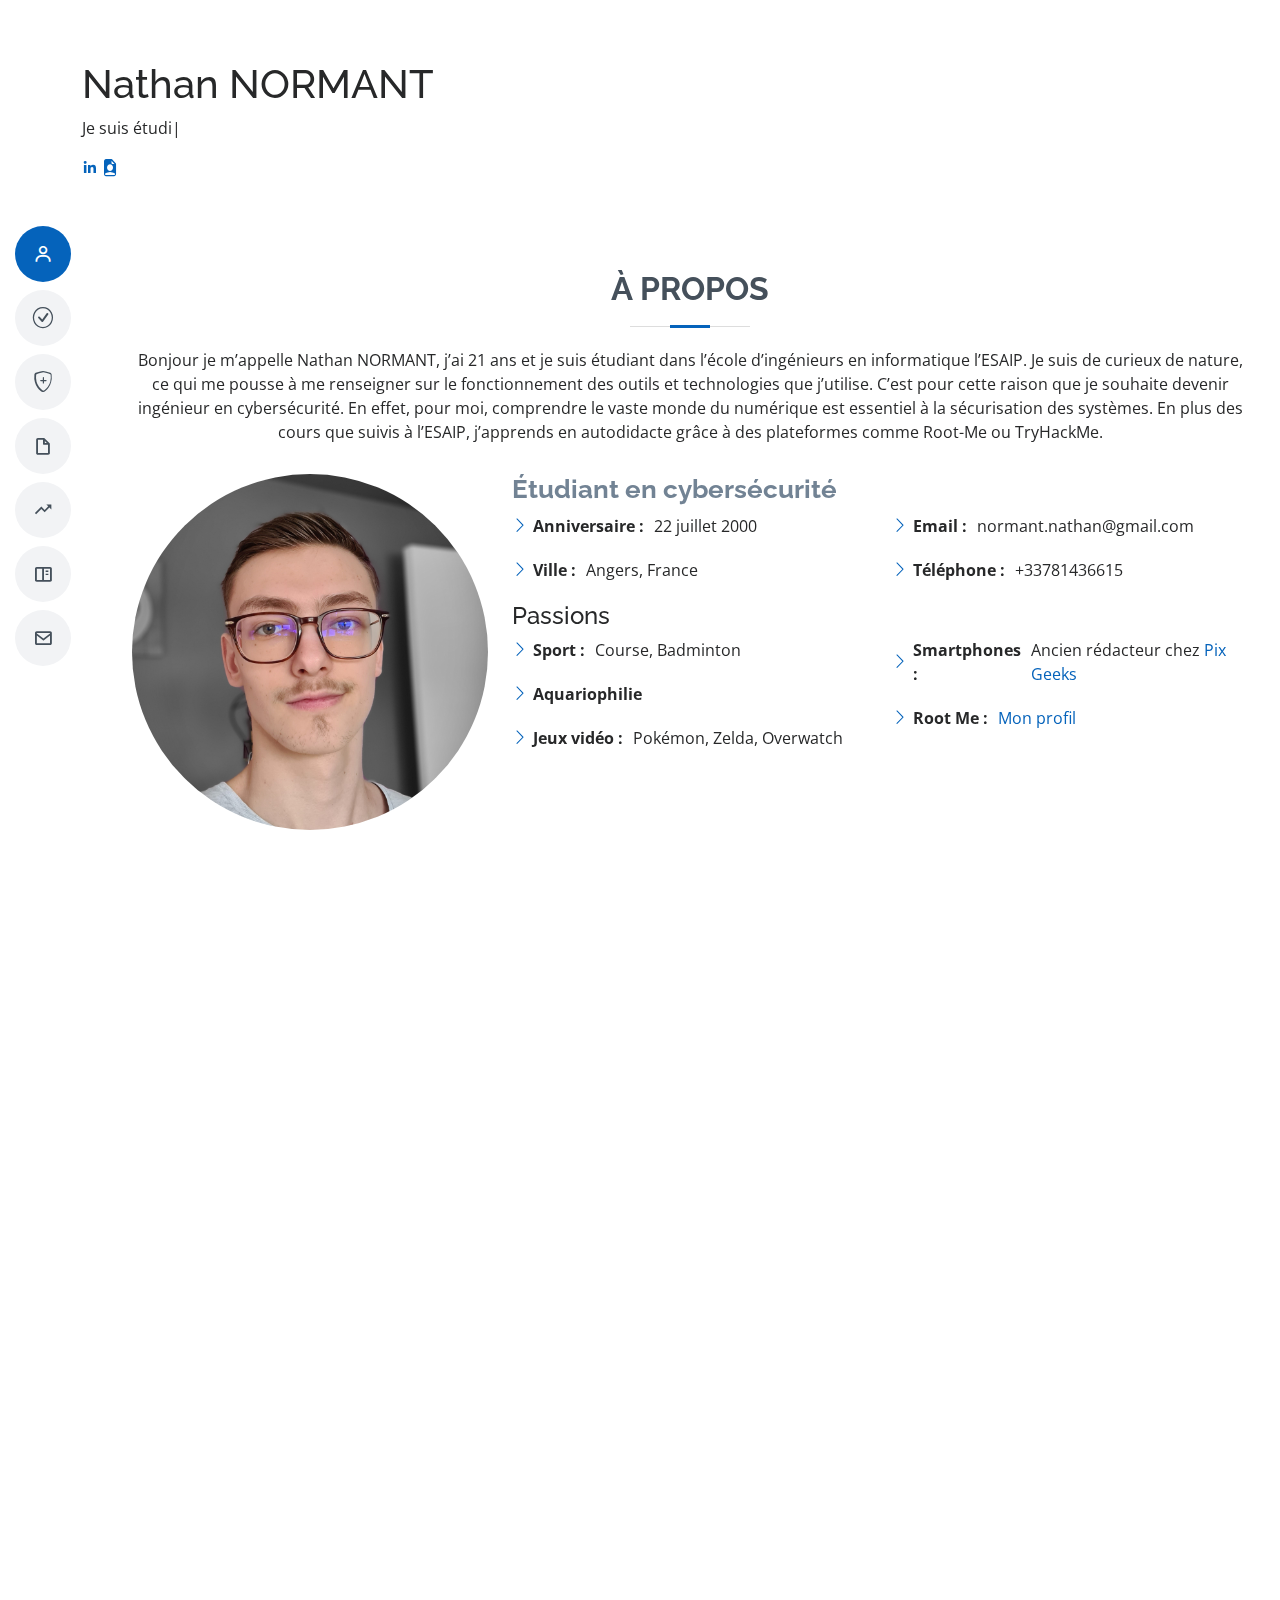
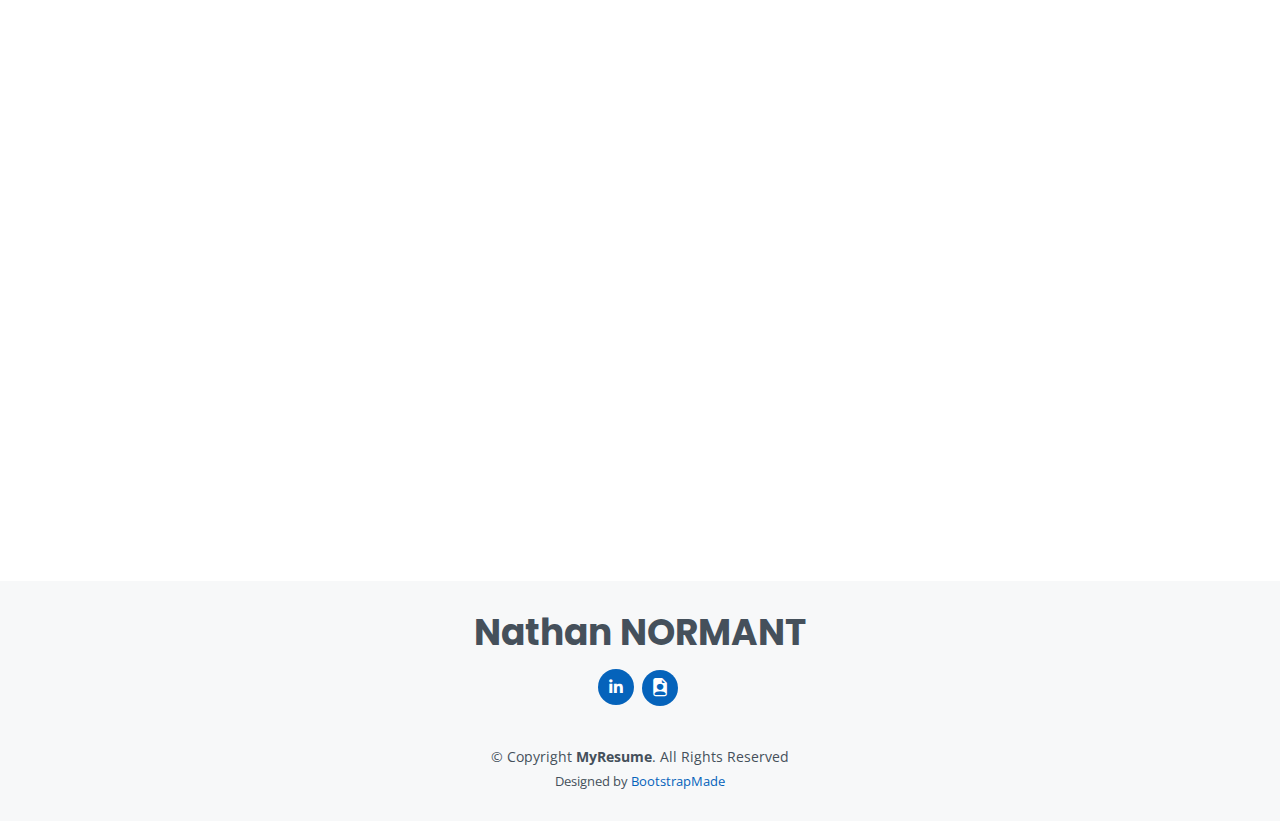
==== commit 1ff1484e: "Change "cyber-sécurité" by "cybersécurité"" ====
--- a/index.html
+++ b/index.html
@@ -95,7 +95,7 @@
                     <p>Bonjour je m’appelle Nathan NORMANT, j’ai 21 ans et je suis étudiant dans l’école d’ingénieurs en
                         informatique l’ESAIP. Je suis de curieux de nature, ce qui me pousse à me renseigner sur le
                         fonctionnement des outils et technologies que j’utilise. C’est pour cette raison que je souhaite
-                        devenir ingénieur en cyber-sécurité. En effet, pour moi, comprendre le vaste monde du numérique
+                        devenir ingénieur en cybersécurité. En effet, pour moi, comprendre le vaste monde du numérique
                         est essentiel à la sécurisation des systèmes. En plus des cours que suivis à l’ESAIP,
                         j’apprends en autodidacte grâce à des plateformes comme Root-Me ou TryHackMe.</p>
                 </div>
@@ -105,7 +105,7 @@
                         <img src="assets/img/photo_profile.jpg" class="img-fluid rounded-circle" alt="Photo de profil">
                     </div>
                     <div class="col-lg-8 pt-4 pt-lg-0 content">
-                        <h3>Étudiant en cyber-sécurité</h3>
+                        <h3>Étudiant en cybersécurité</h3>
                         <div class="row">
                             <div class="col-lg-6">
                                 <ul>
@@ -250,7 +250,7 @@
                     <div class="col-lg-4 col-md-6 mt-5 mt-md-0">
                         <div class="count-box">
                             <i class="bi bi-shield-lock-fill"></i>
-                            <span>Cyber-sécurité</span>
+                            <span>cybersécurité</span>
                             <p>Sécurité Linux</p>
                             <p>Pentest (détail des étapes)</p>
                             <p>OSINT</p>
@@ -312,7 +312,7 @@
                         <h3>Autonomie</h3>
                         <p>Je suis capable d'apprendre en autodidacte et de travailler en autonomie sur une mission.
                             C'est
-                            d'ailleurs ce que je fais pour apprendre la cyber-sécurité.</p>
+                            d'ailleurs ce que je fais pour apprendre la cybersécurité.</p>
                     </div>
                     <div class="col-lg-4 cold-md-6">
                         <h3>Esprit critique</h3>
@@ -385,7 +385,7 @@
 
                         <h3 class="resume-title">Formation</h3>
                         <div class="resume-item">
-                            <h4>Cycle ingénieur, informatique et réseaux - Spécialité cyber-sécurité</h4>
+                            <h4>Cycle ingénieur, informatique et réseaux - Spécialité cybersécurité</h4>
                             <h5>2021 - aujourd'hui</h5>
                             <p><em>ESAIP – Saint-Barhélémy-d’Anjou</em></p>
                             <ul>
@@ -394,7 +394,7 @@
                                     Développement
                                     Android, JavaEE (+ Hibernate), Base de données (SQL, PL/SQL), Traitement numérique
                                     du signal</li>
-                                <li><b>Cours spécialité cyber-sécurité :</b> Linux, Python (orienté cyber-sécurité),
+                                <li><b>Cours spécialité cybersécurité :</b> Linux, Python (orienté cybersécurité),
                                     CEH, Cryptologie, Rétro-conception, Systèmes de détection d'intrusions</li>
                                 <li><b>Compétences/connaissances métier :</b> Créer et sécurisé un réseau, maîtrise des
                                     bases du pentesting, sécuriser une machine Linux, éco-concevoir un site web
@@ -409,11 +409,11 @@
                             <p><em>Obuda Univerity – Budapest</em></p>
                             <ul>
                                 <li><b>Cours :</b> Développement C#, Développement orienté logiciel, Développement d’un
-                                    jeu en Python, Cyber-sécurité, Réseaux, Développement web PHP/Symfony, IA, Base de
+                                    jeu en Python, cybersécurité, Réseaux, Développement web PHP/Symfony, IA, Base de
                                     données</li>
                                 <li><b>Compétences/connaissances métier :</b> Maîtrise du développement orienté objet,
                                     philosophie du développement orienté
-                                    logiciel (design patterns), bases de la cyber-sécurité, maîtrise des bases de l’IA
+                                    logiciel (design patterns), bases de la cybersécurité, maîtrise des bases de l’IA
                                     (Matlab,
                                     réseaux de neurones), développement web backend, maîtrise du package Pygame pour
                                     Python</li>
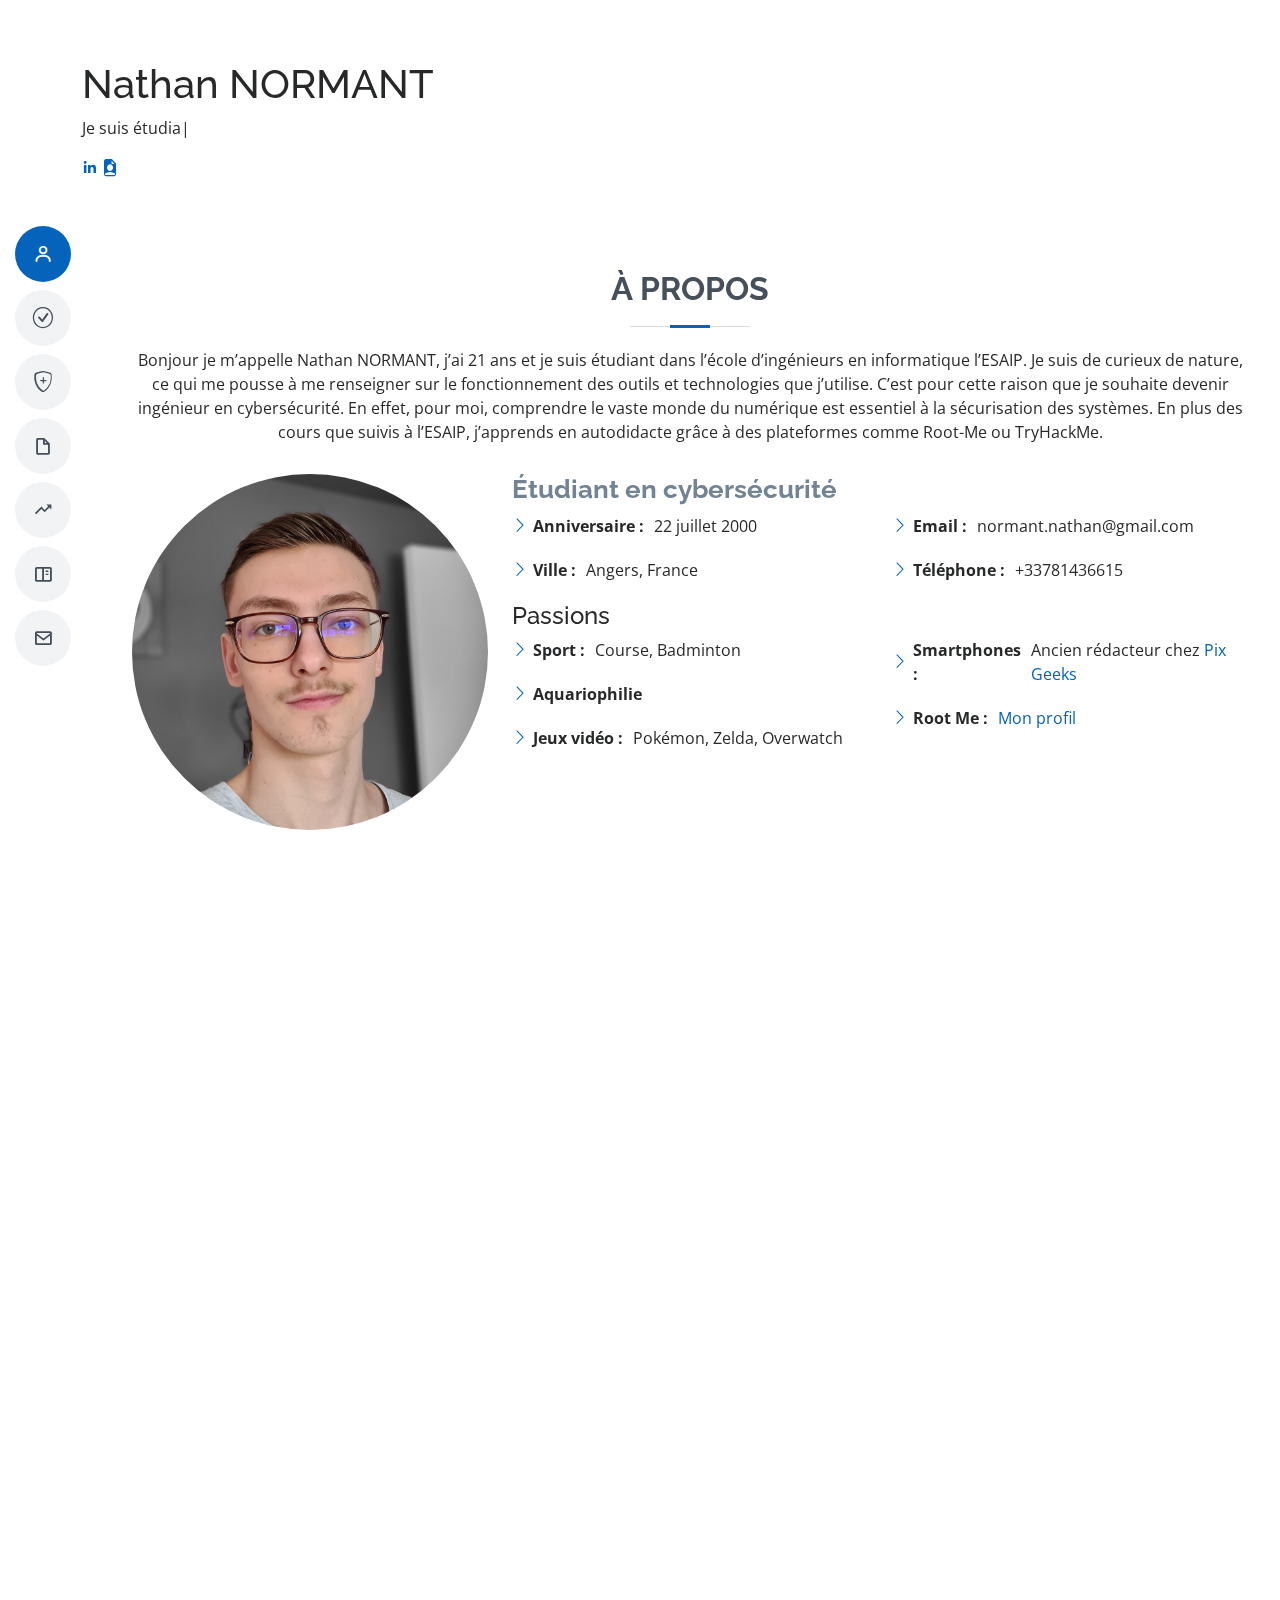
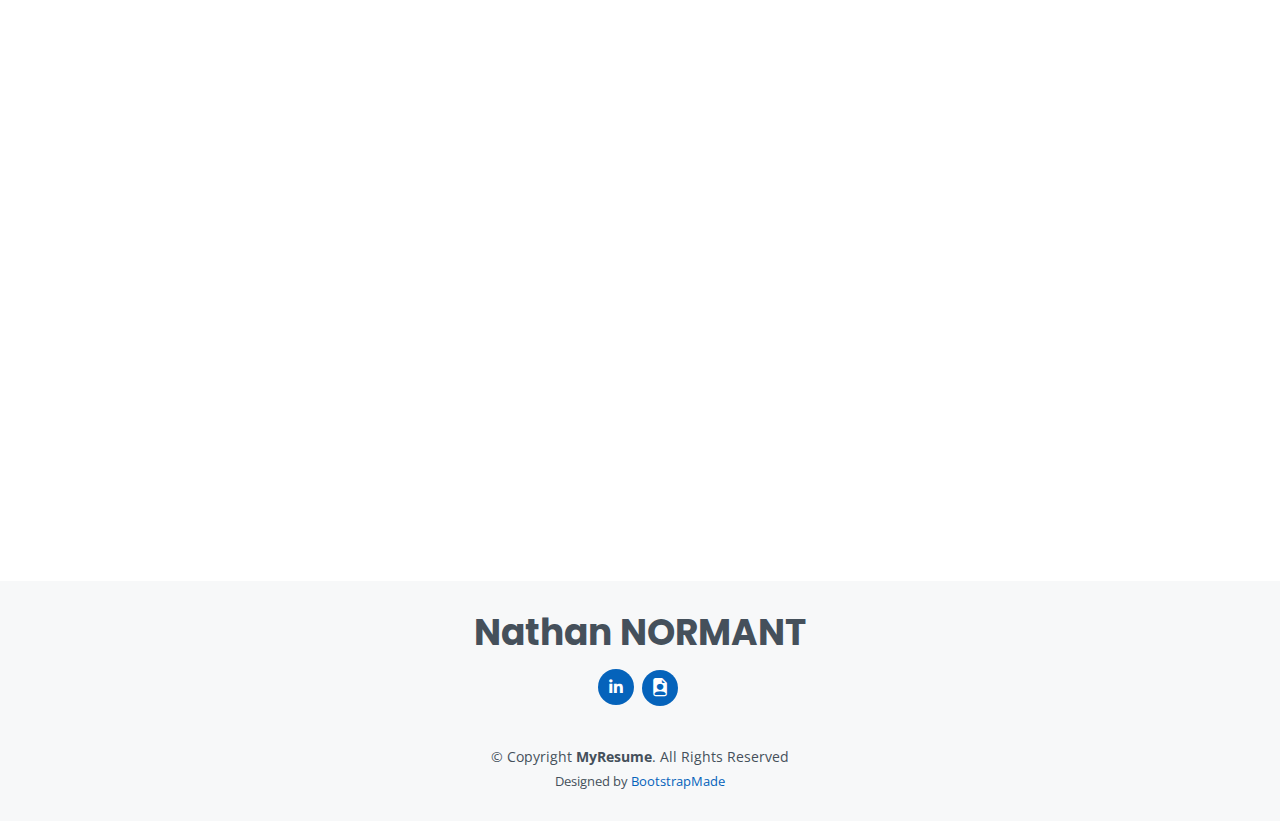
==== commit b743116f: "Update index.html" ====
--- a/index.html
+++ b/index.html
@@ -354,7 +354,7 @@
 
                 <div class="row -skills-content">
                     <div class="col-lg-4 cold-md-6">
-                        <h3><i class="bi bi-x-circle-fill" style="color: #0563bb;"></i> Agressvité</h3>
+                        <h3><i class="bi bi-x-circle-fill" style="color: #0563bb;"></i> Agressivité</h3>
                         <p>L’agressivité est un comportement que je n’apprécie pas et qui ne me donne pas envie
                             d’écouter la personne.</p>
                     </div>
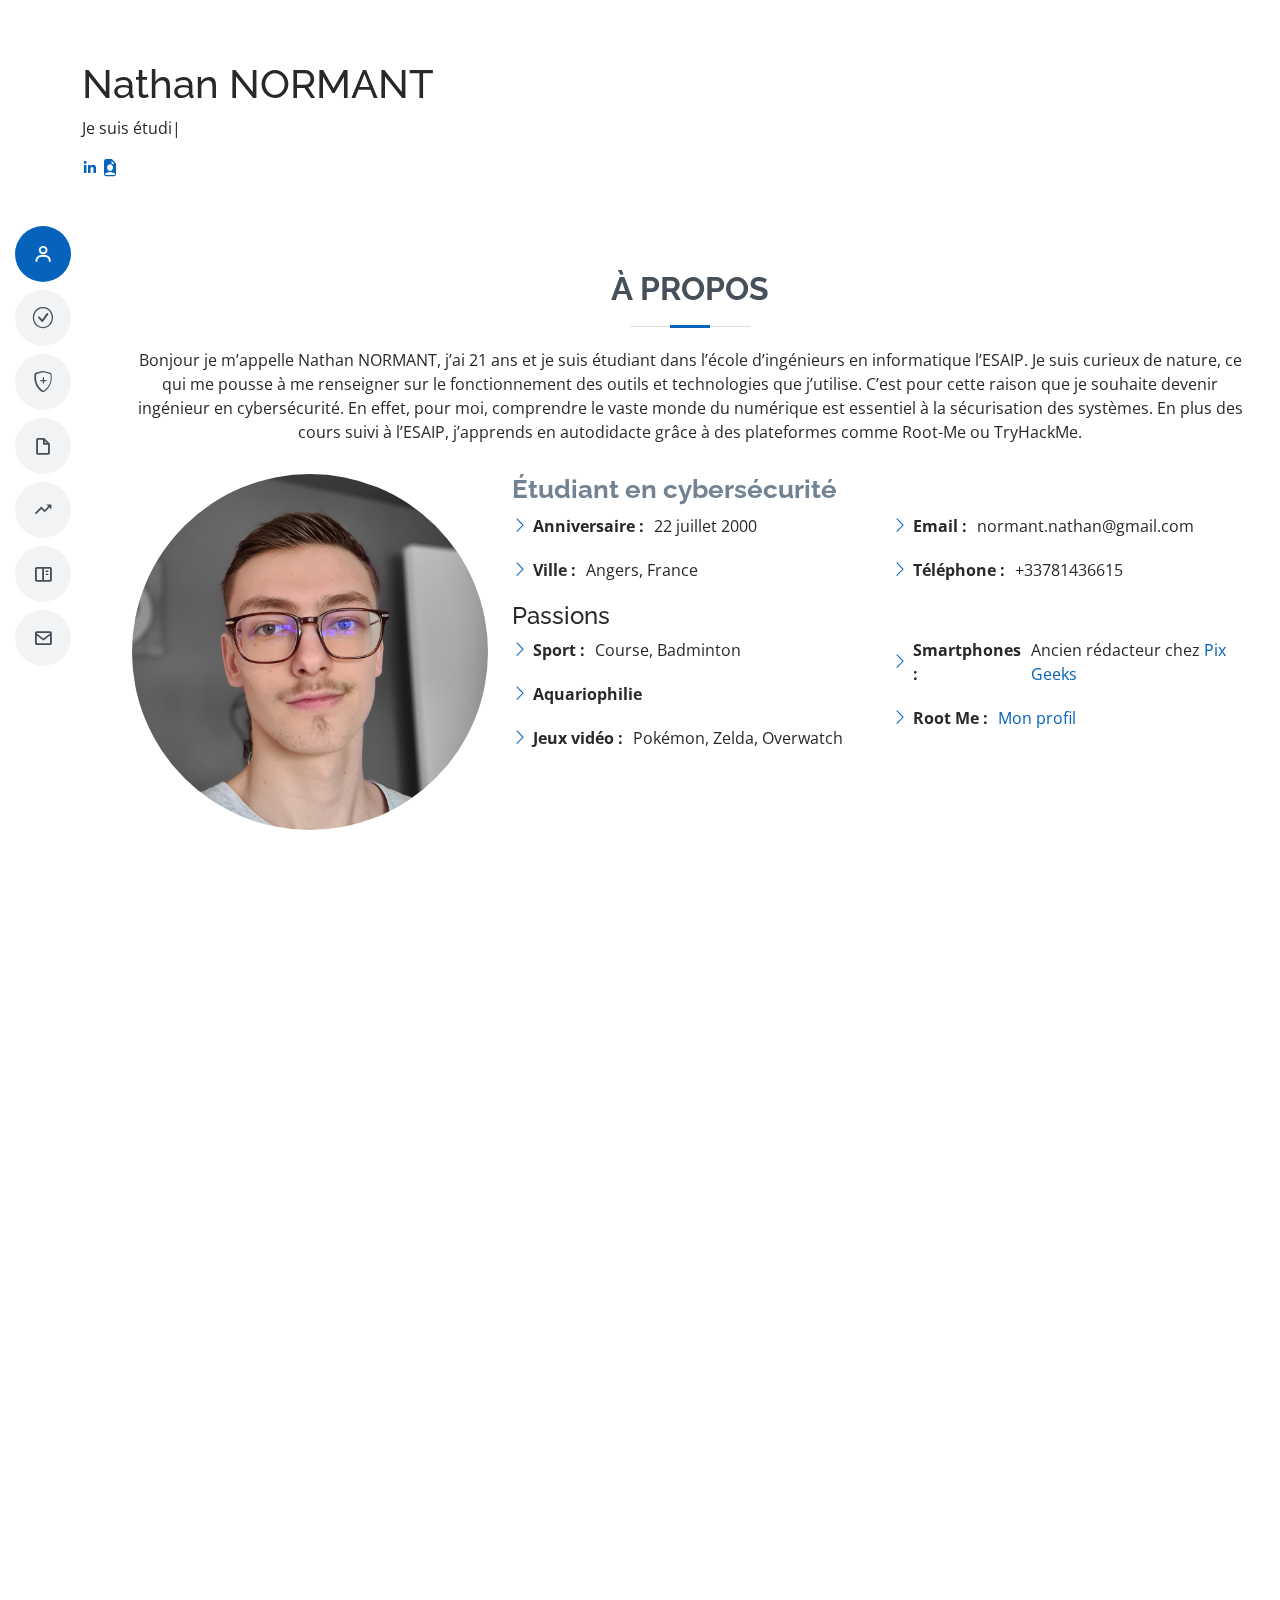
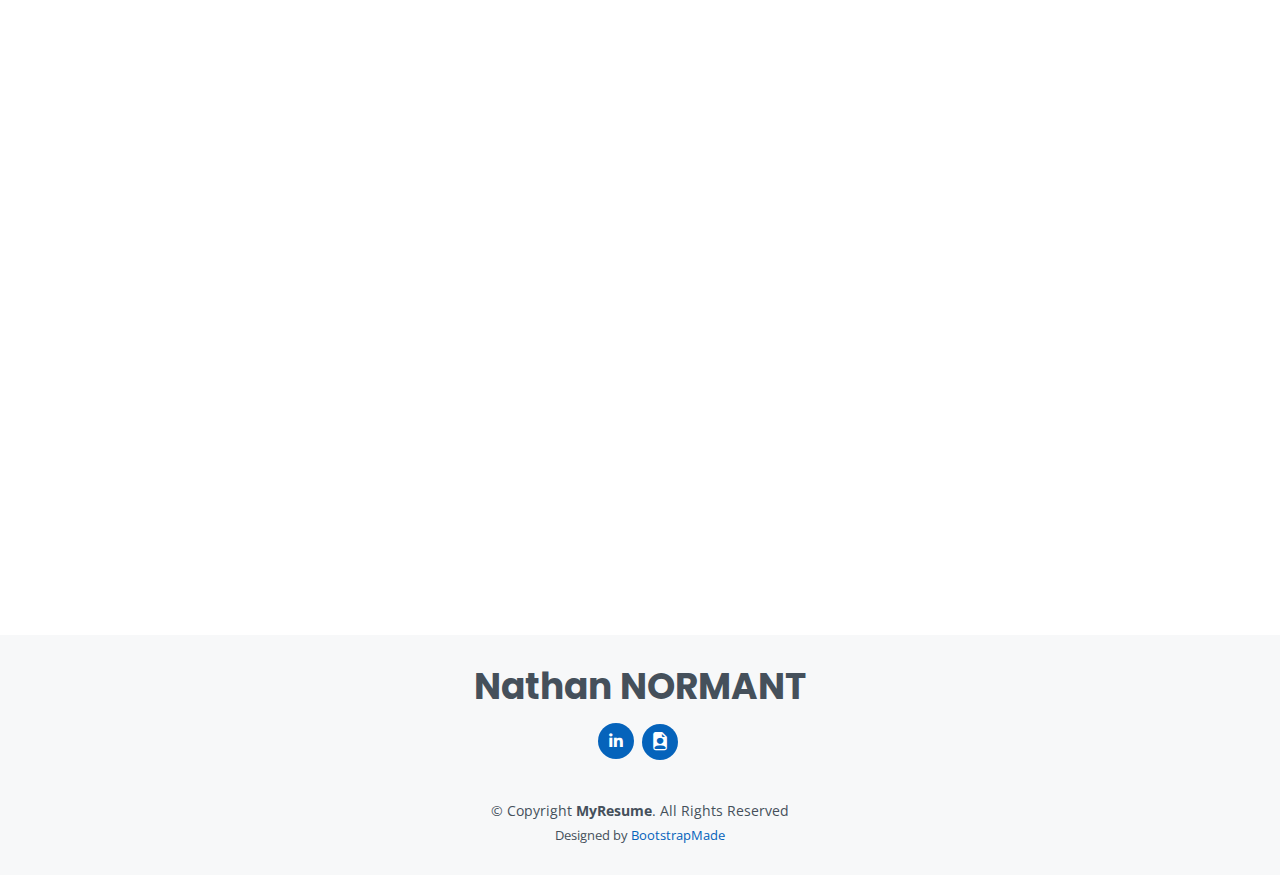
==== commit 4f066d70: "Fix typos" ====
--- a/index.html
+++ b/index.html
@@ -93,10 +93,10 @@
                 <div class="section-title">
                     <h2>À propos</h2>
                     <p>Bonjour je m’appelle Nathan NORMANT, j’ai 21 ans et je suis étudiant dans l’école d’ingénieurs en
-                        informatique l’ESAIP. Je suis de curieux de nature, ce qui me pousse à me renseigner sur le
+                        informatique l’ESAIP. Je suis curieux de nature, ce qui me pousse à me renseigner sur le
                         fonctionnement des outils et technologies que j’utilise. C’est pour cette raison que je souhaite
                         devenir ingénieur en cybersécurité. En effet, pour moi, comprendre le vaste monde du numérique
-                        est essentiel à la sécurisation des systèmes. En plus des cours que suivis à l’ESAIP,
+                        est essentiel à la sécurisation des systèmes. En plus des cours suivi à l’ESAIP,
                         j’apprends en autodidacte grâce à des plateformes comme Root-Me ou TryHackMe.</p>
                 </div>
 
@@ -217,7 +217,7 @@
                     <div class="col-lg-4 col-md-12 mt-5 mt-lg-0">
                         <div class="count-box">
                             <i class="bi bi-people-fill"></i>
-                            <span>Gestion des RH</span>
+                            <span>Gestion des ressources humaines</span>
                         </div>
                     </div>
 
@@ -287,7 +287,7 @@
                 <div class="row skills-content">
                     <div class="col-lg-4 cold-md-6">
                         <h3>Rigeur</h3>
-                        <p>Grâce à la prépa j'ai appris à suivre des méthodes et à vérifier mon travail afin qu'il soit
+                        <p>Grâce à la classe préparatoire j'ai appris à suivre des méthodes et à vérifier mon travail afin qu'il soit
                             le plus juste possible.</p>
                     </div>
                     <div class="col-lg-4 cold-md-6">
@@ -311,8 +311,7 @@
                     <div class="col-lg-4 cold-md-6">
                         <h3>Autonomie</h3>
                         <p>Je suis capable d'apprendre en autodidacte et de travailler en autonomie sur une mission.
-                            C'est
-                            d'ailleurs ce que je fais pour apprendre la cybersécurité.</p>
+                            C'est d'ailleurs ainsi que j'apprends la cybersécurité.</p>
                     </div>
                     <div class="col-lg-4 cold-md-6">
                         <h3>Esprit critique</h3>
@@ -396,8 +395,8 @@
                                     du signal</li>
                                 <li><b>Cours spécialité cybersécurité :</b> Linux, Python (orienté cybersécurité),
                                     CEH, Cryptologie, Rétro-conception, Systèmes de détection d'intrusions</li>
-                                <li><b>Compétences/connaissances métier :</b> Créer et sécurisé un réseau, maîtrise des
-                                    bases du pentesting, sécuriser une machine Linux, éco-concevoir un site web
+                                <li><b>Compétences/connaissances métier :</b> Créer et sécuriser un réseau, maîtrise des
+                                    bases du pentesting, sécuriser une machine Linux, éco-concevoir un site web,
                                     être polyvalent (cours dans tous les domaines de l’informatique)</li>
                                 <li><b>Compétences comportementales :</b> Autonomie et prise d'initiatives
                                     (philosophie ingénieur), gestion du temps (nombreux projets)</li>
@@ -417,7 +416,7 @@
                                     (Matlab,
                                     réseaux de neurones), développement web backend, maîtrise du package Pygame pour
                                     Python</li>
-                                <li><b>Compétences comportementales :</b> Autonomie, adaptation (méthode de
+                                <li><b>Compétences comportementales :</b> Autonomie, adaptation (méthodes de
                                     travail différentes)</li>
                             </ul>
                         </div>
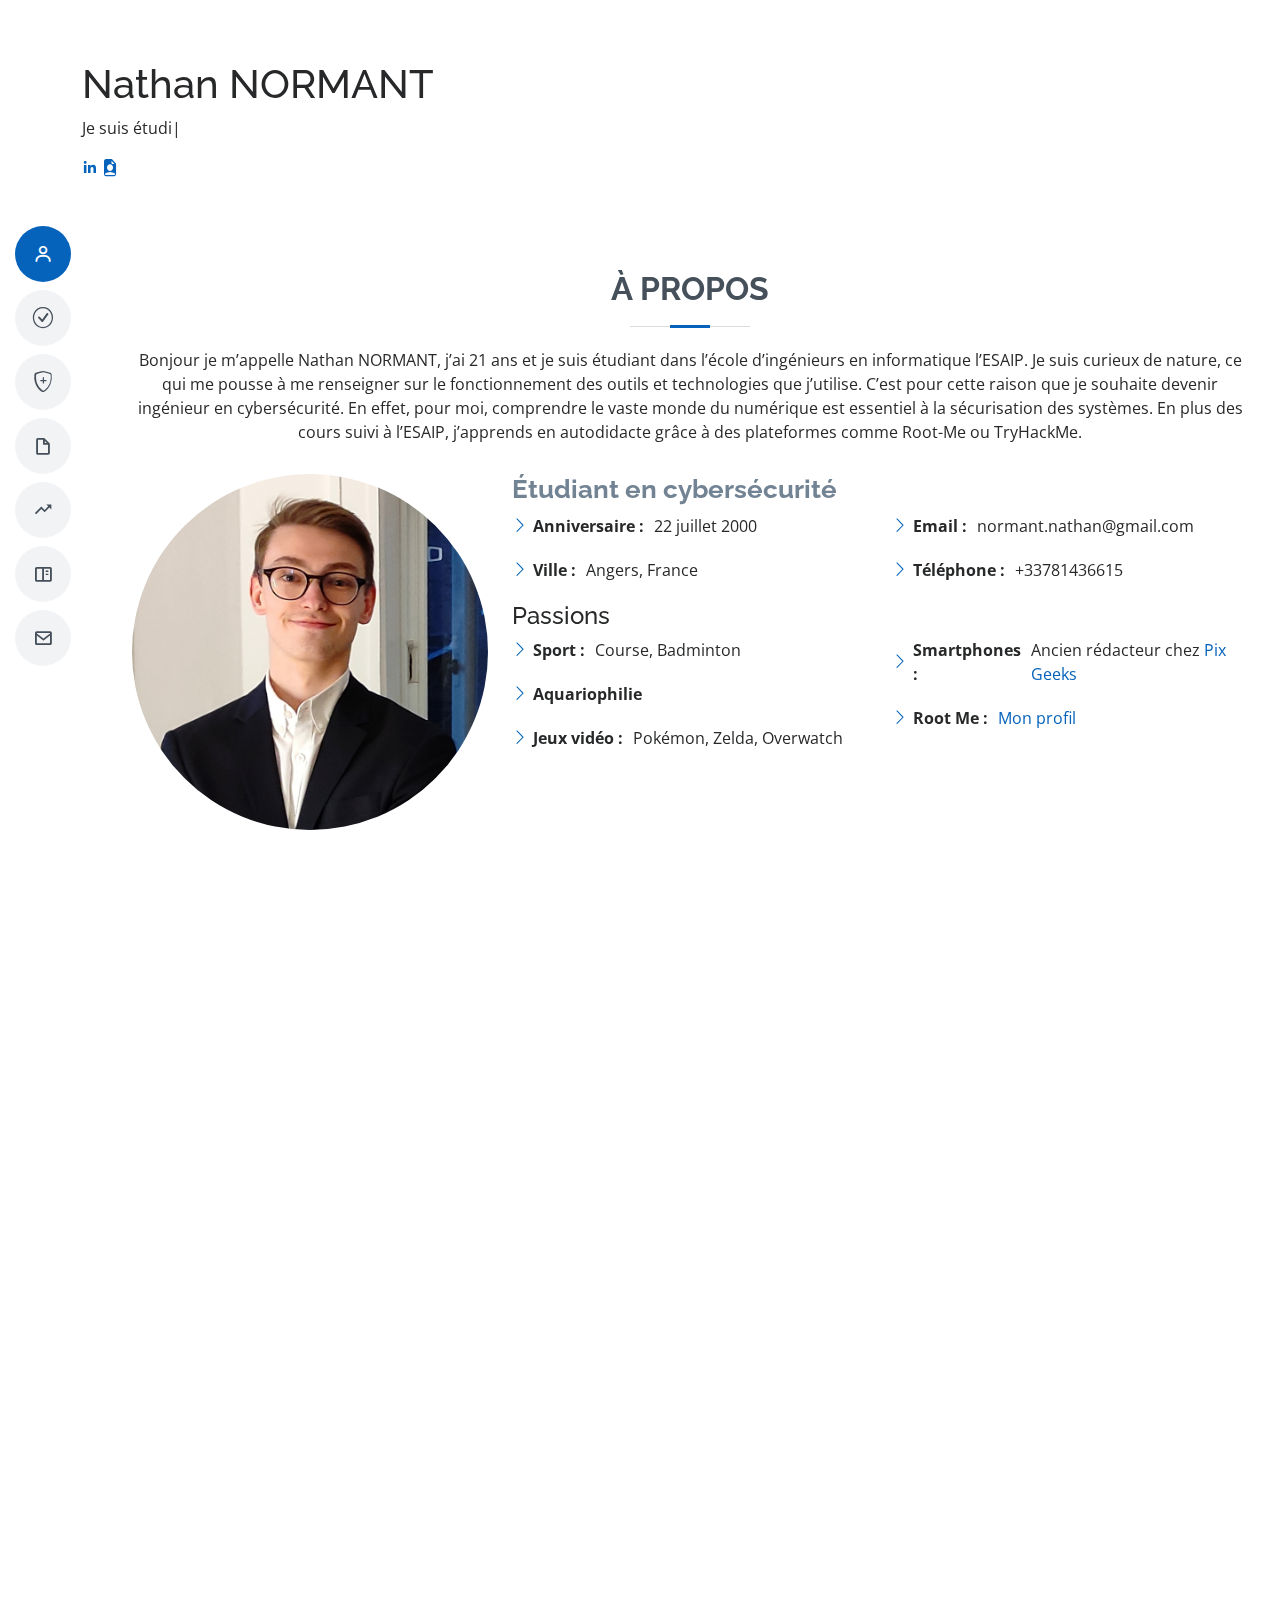
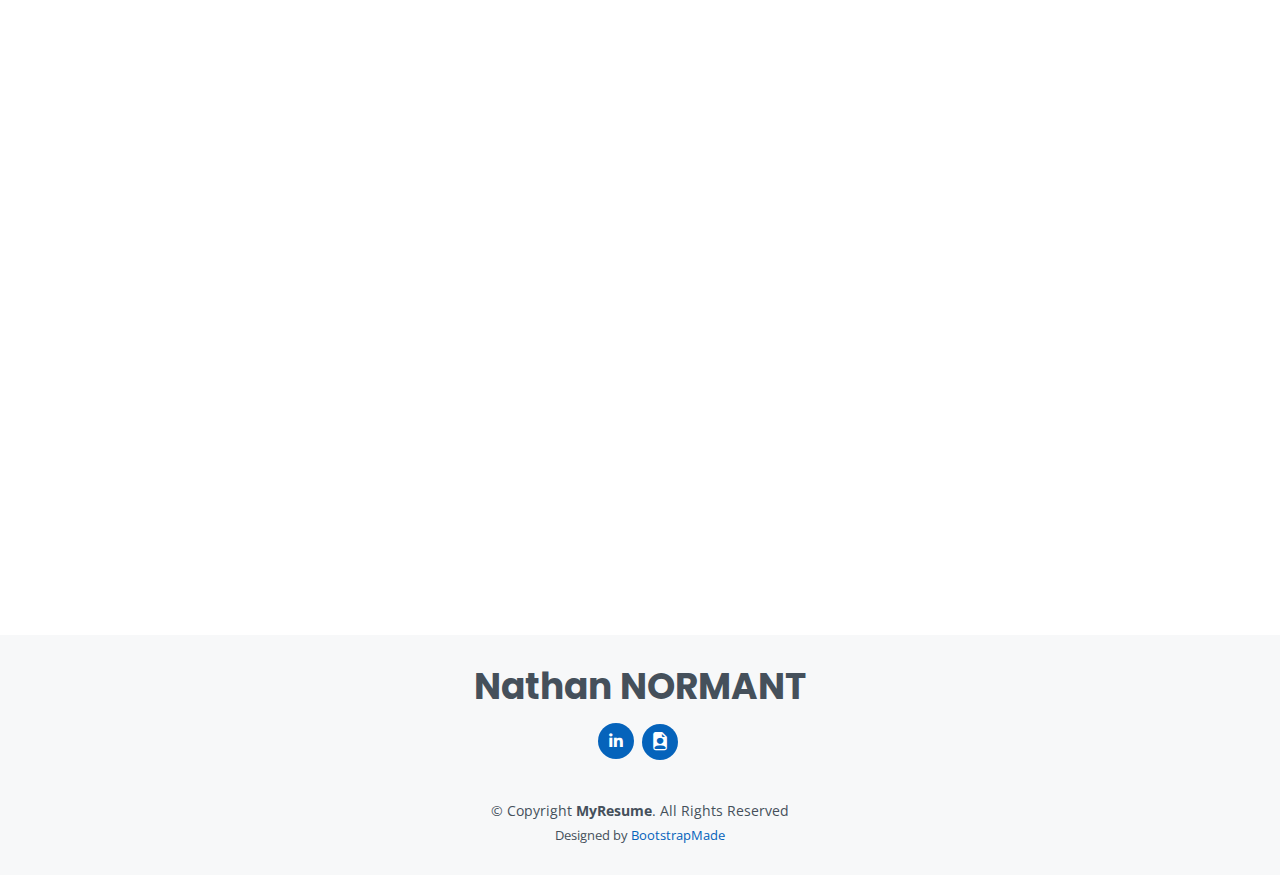
==== commit b8e23249: "Update CV and profile picture" ====
--- a/index.html
+++ b/index.html
@@ -74,7 +74,7 @@
     <section id="about" class="home d-flex flex-column justify-content-center">
         <div class="container" data-aos="zoom-in" data-aos-delay="100">
             <h1>Nathan NORMANT</h1>
-            <p>Je suis <span class="typed" data-typed-items="étudiant, passionné, motivé, polyvalent"></span></p>
+            <p>Je suis <span class="typed" data-typed-items="étudiant, passionné, motivé, polyvalent, hacker éthique"></span></p>
             <div class="social-links">
                 <a href="https://www.linkedin.com/in/nathan-normant/" target="_blank" class="linkedin"><i
                         class="bx bxl-linkedin"></i></a>
@@ -102,7 +102,7 @@
 
                 <div class="row">
                     <div class="col-lg-4">
-                        <img src="assets/img/photo_profile.jpg" class="img-fluid rounded-circle" alt="Photo de profil">
+                        <img src="assets/img/photo_profile.jpg" class="img-fluid rounded-circle" alt="Photo de profile">
                     </div>
                     <div class="col-lg-8 pt-4 pt-lg-0 content">
                         <h3>Étudiant en cybersécurité</h3>
